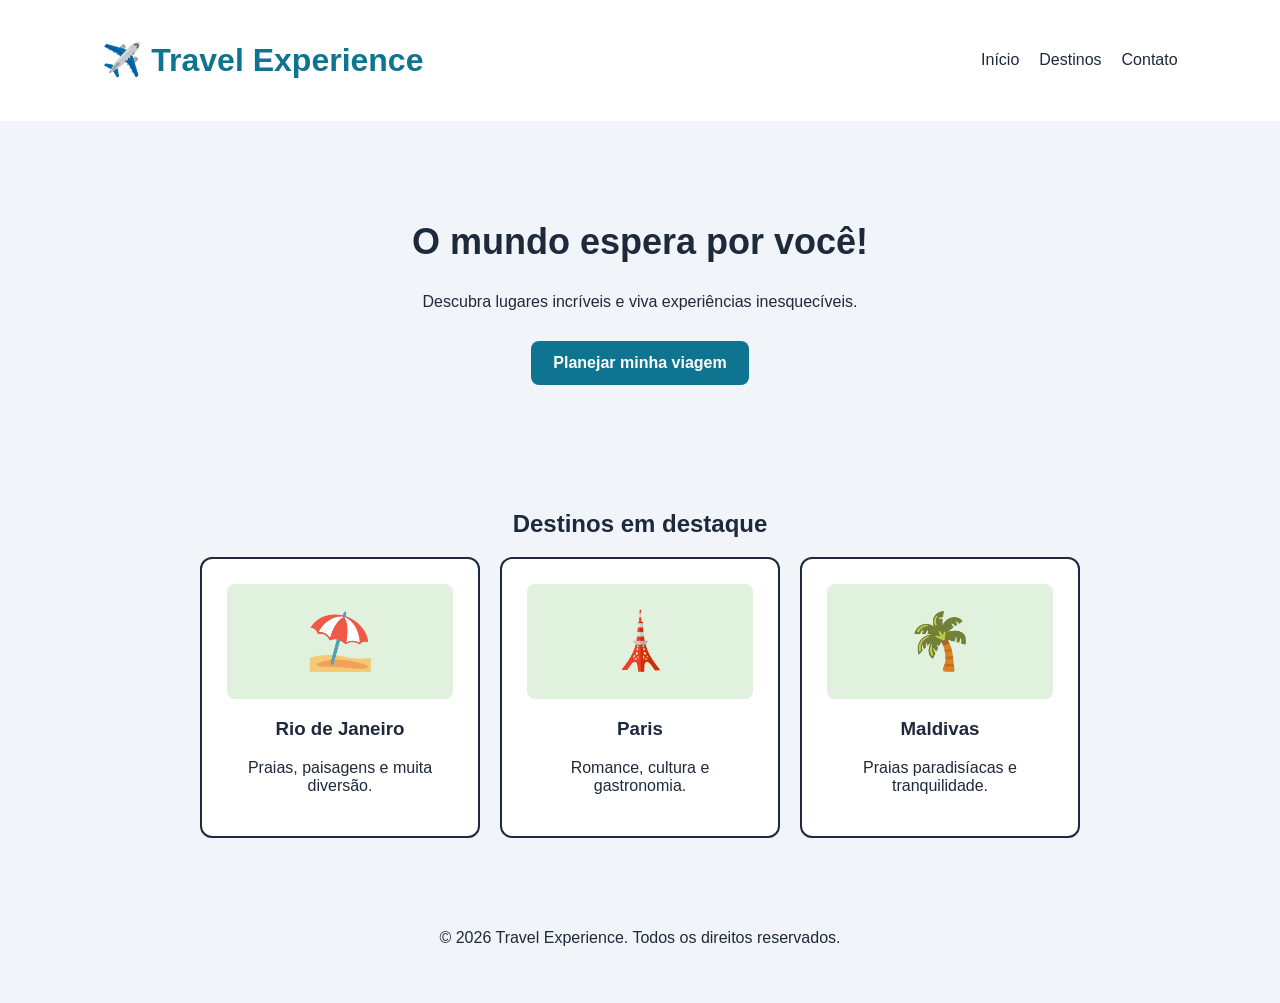
==== index.html @ c39f2863 "Travel 2.0" ====
<!DOCTYPE html>
<html lang="pt-BR">
<head>
    <meta charset="UTF-8">
    <meta name="viewport" content="width=device-width, initial-scale=1.0">
    <title>Travel Experience</title>
    <link rel="stylesheet" href="css/style.css">
    <link rel="stylesheet" href="js/script.js">
</head>
<body>
    
    <header>
        <h1>✈️ Travel Experience</h1>
        <nav>
            <a href="index.html">Início</a>
            <a href="#destinos">Destinos</a>
            <a href="cadastro.html">Contato</a>
        </nav>
    </header>
    <main>
        <section class="banner">
            <h2>O mundo espera por você!</h2>
            <p>
                Descubra lugares incríveis e viva experiências inesquecíveis.
            </p>
            <a href="cadastro.html" class="botao">Planejar minha viagem</a>
        </section>
        <section class="destinos" id="destinos">
            <h2>Destinos em destaque</h2>
            <div class="container">
                <article class="card">
                    <div class="imagem">⛱️</div>
                    <h3>Rio de Janeiro</h3>
                    <p>Praias, paisagens e muita diversão.</p>
                </article>
                <article class="card">
                    <div class="imagem">🗼</div>
                    <h3>Paris</h3>
                    <p>Romance, cultura e gastronomia.</p>
                </article>
                <article class="card">
                    <div class="imagem">🌴</div>
                    <h3>Maldivas</h3>
                    <p>Praias paradisíacas e tranquilidade.</p>
                </article>
            </div>
        </section>

    </main>

    <footer>
        <p class="copyright1">&copy; 2026 Travel Experience. Todos os direitos reservados.</p>
    </footer>
</body>
</html>
---- css/style.css ----
:root{
    --fundo: #f1f5f9;
    --principal: #0e7490;
    --hover: #5615ee;
    --card: #ffffff;
    --text: #1e293b;

    --transicao: 0.3s;
}
*{
    box-sizing: border-box;
}
body{
    margin: 0;
    font-family: Arial, Helvetica, sans-serif;
    background-color: var(--fundo);
    color: var(--text);
}
header{
    background-color: var(--card);
    padding: 20px 8%;
    display: flex;
    justify-content: space-between;
    align-items: center;
}
header h1{
    color: var(--principal);
}
nav{
    display: flex;
    gap: 20px;
}
nav a{
    color: var(--text);
    text-decoration: none;
}
nav a:hover{
    color: var(--principal);
}
.banner{
    text-align: center;
    padding: 70px 20px;
    background-color: linear-gradient(120deg, #cffafe, #e0f2fe);
}
.banner h2{
    font-size: 36px;
}
.banner p{
    margin-bottom: 30px;
}
.botao, button{
    font-weight: bold;
    display: inline-block;
    background-color: var(--principal);
    color: white;
    padding: 13px 22px;
    border: none;
    border-radius: 8px;
    text-decoration: none;
    cursor: pointer;
    transition: var(--transicao);
}
button:hover{
    background-color: var(--hover);
    transform: translateY(5px);
}
.botao:hover{
    background-color: var(--hover);
    transform: translateY(-5px);
}
.destinos{
    padding: 35px 8%;
    text-align: center;
}
.container{
    display: flex;
    justify-content: center;
    gap: 20px;
    flex-wrap: wrap;
}
.card{
    border: 2px solid;
    background-color: var(--card);
    padding: 25px;
    border-radius: 12px;
    flex: 1;
    min-width: 200px;
    max-width: 280px;
}
.imagem{
    font-size: 55px;
    background-color: #e0f2de;
    padding: 25px;
    border-radius: 8px;
}
.area-cadastro{
    display: flex;
    justify-content: center;
    padding: 45px 20px;
}
form{
    background-color: var(--card);
    width: 100%;
    max-width: 420px;
    padding: 30px;
    border-radius: 12px;
    display: flex;
    flex-direction: column;
    gap: 12px;
}
form h2{
    text-align: center;
}
label{
    font-weight: bold;
}
input, select{
    padding: 12px;
    border: 1px solid #cdb5e1;
    border-radius: 6px;
    font-size: 15px;
}
input:focus, select:focus{
    outline: 2px solid var(--principal);
}
.voltar{
    font-weight: bold;
    text-align: center;
    color: var(--principal);
    text-decoration: none;
}
#mensagem{
    text-align: center;
    color: var(--principal);
    font-weight: bold;
}
footer, .copyright1{
    text-align: center;
    padding: 20px;
}
@media (max-width 600px){
    header{
        flex-direction: column;
    }
    nav{
        flex-wrap: wrap;
        justify-content: center;
    }
    .banner h2{
        font-size: 27px;
    }
}
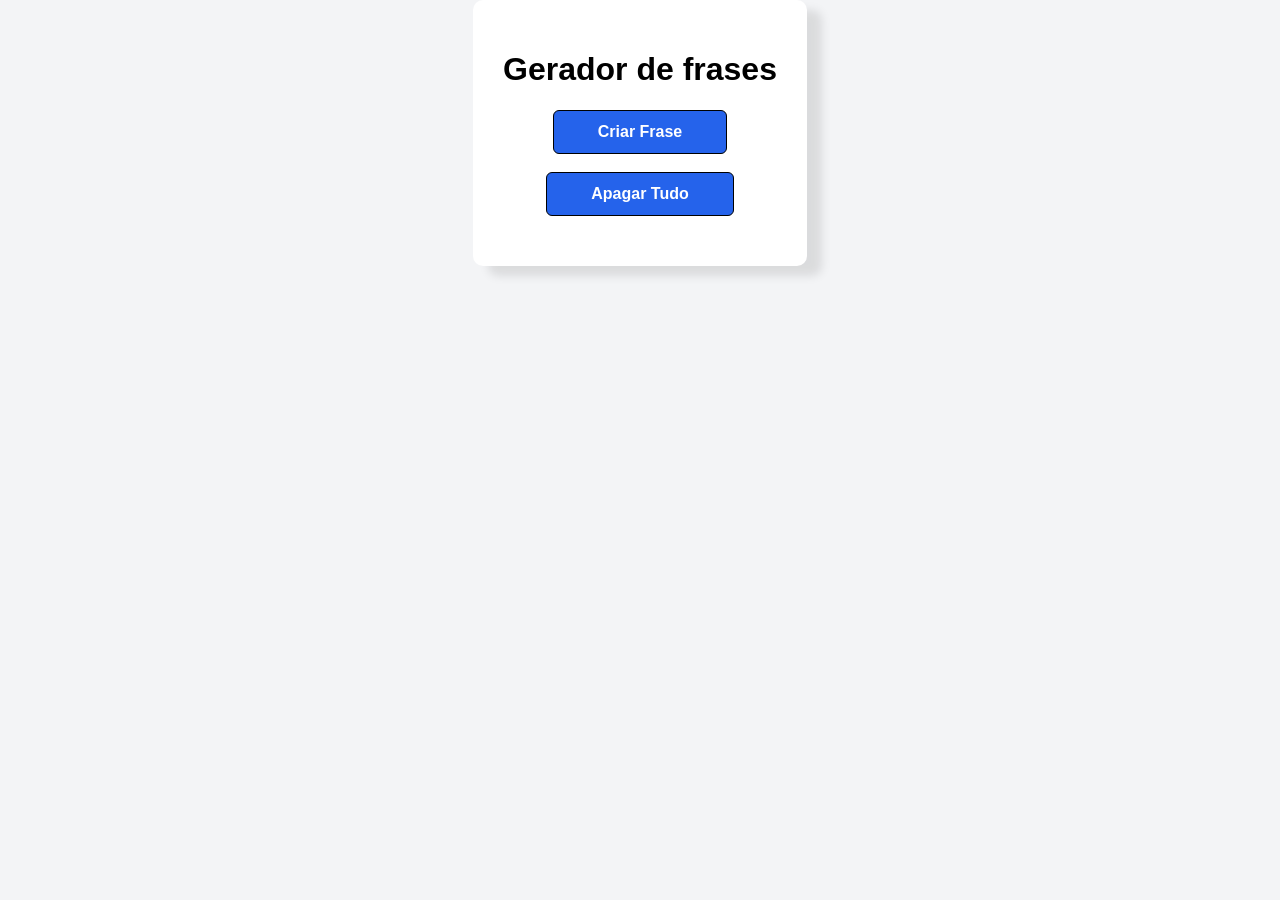
==== commit 345ac688: "teste botão" ====
--- a/index.html
+++ b/index.html
@@ -3,53 +3,19 @@
 <head>
     <meta charset="UTF-8">
     <meta name="viewport" content="width=device-width, initial-scale=1.0">
-    <title>Travel Experience</title>
+    <title>Botão com JavaScript</title>
     <link rel="stylesheet" href="css/style.css">
-    <link rel="stylesheet" href="js/script.js">
 </head>
 <body>
-    
-    <header>
-        <h1>✈️ Travel Experience</h1>
-        <nav>
-            <a href="index.html">Início</a>
-            <a href="#destinos">Destinos</a>
-            <a href="cadastro.html">Contato</a>
-        </nav>
-    </header>
-    <main>
-        <section class="banner">
-            <h2>O mundo espera por você!</h2>
-            <p>
-                Descubra lugares incríveis e viva experiências inesquecíveis.
-            </p>
-            <a href="cadastro.html" class="botao">Planejar minha viagem</a>
-        </section>
-        <section class="destinos" id="destinos">
-            <h2>Destinos em destaque</h2>
-            <div class="container">
-                <article class="card">
-                    <div class="imagem">⛱️</div>
-                    <h3>Rio de Janeiro</h3>
-                    <p>Praias, paisagens e muita diversão.</p>
-                </article>
-                <article class="card">
-                    <div class="imagem">🗼</div>
-                    <h3>Paris</h3>
-                    <p>Romance, cultura e gastronomia.</p>
-                </article>
-                <article class="card">
-                    <div class="imagem">🌴</div>
-                    <h3>Maldivas</h3>
-                    <p>Praias paradisíacas e tranquilidade.</p>
-                </article>
-            </div>
-        </section>
-
+    <main class="container">
+        <h1>Gerador de frases</h1>
+        
+        <button id="botaoCriar">Criar Frase</button>
+        <br><br>
+        <button id="botaoApagar">Apagar Tudo</button>
+        <p id="retorno"></p>
     </main>
 
-    <footer>
-        <p class="copyright1">&copy; 2026 Travel Experience. Todos os direitos reservados.</p>
-    </footer>
+    <script src="js/script.js"></script>
 </body>
 </html>
--- a/css/style.css
+++ b/css/style.css
@@ -1,152 +1,41 @@
 :root{
-    --fundo: #f1f5f9;
-    --principal: #0e7490;
-    --hover: #5615ee;
-    --card: #ffffff;
-    --text: #1e293b;
-
+    --hover: #ee8915;
     --transicao: 0.3s;
 }
-*{
-    box-sizing: border-box;
+body{
+    font-family: Arial, sans-serif;
+    background-color: #f3f4f6;
+    display: flex;
+    justify-content: center;
+    align-items: center;
+    min-width: 100vh;
+    margin: 0;
 }
-body{
-    margin: 0;
-    font-family: Arial, Helvetica, sans-serif;
-    background-color: var(--fundo);
-    color: var(--text);
+.container{
+    background-color: white;
+    padding: 30px;
+    border-radius: 10px;
+    box-shadow: 15px 10px 10px rgba(0, 0, 0, 0.1);
+    text-align: center;
 }
-header{
-    background-color: var(--card);
-    padding: 20px 8%;
-    display: flex;
-    justify-content: space-between;
-    align-items: center;
-}
-header h1{
-    color: var(--principal);
-}
-nav{
-    display: flex;
-    gap: 20px;
-}
-nav a{
-    color: var(--text);
-    text-decoration: none;
-}
-nav a:hover{
-    color: var(--principal);
-}
-.banner{
-    text-align: center;
-    padding: 70px 20px;
-    background-color: linear-gradient(120deg, #cffafe, #e0f2fe);
-}
-.banner h2{
-    font-size: 36px;
-}
-.banner p{
-    margin-bottom: 30px;
-}
-.botao, button{
+
+button{
+    border: 1px solid black;
     font-weight: bold;
-    display: inline-block;
-    background-color: var(--principal);
+    background-color: #2563eb;
     color: white;
-    padding: 13px 22px;
-    border: none;
-    border-radius: 8px;
-    text-decoration: none;
+    padding: 12px 44px;
+    font-size: 16px;
+    border-radius: 6px;
     cursor: pointer;
     transition: var(--transicao);
 }
 button:hover{
+    transform: translateY(5px);
     background-color: var(--hover);
-    transform: translateY(5px);
 }
-.botao:hover{
-    background-color: var(--hover);
-    transform: translateY(-5px);
-}
-.destinos{
-    padding: 35px 8%;
-    text-align: center;
-}
-.container{
-    display: flex;
-    justify-content: center;
-    gap: 20px;
-    flex-wrap: wrap;
-}
-.card{
-    border: 2px solid;
-    background-color: var(--card);
-    padding: 25px;
-    border-radius: 12px;
-    flex: 1;
-    min-width: 200px;
-    max-width: 280px;
-}
-.imagem{
-    font-size: 55px;
-    background-color: #e0f2de;
-    padding: 25px;
-    border-radius: 8px;
-}
-.area-cadastro{
-    display: flex;
-    justify-content: center;
-    padding: 45px 20px;
-}
-form{
-    background-color: var(--card);
-    width: 100%;
-    max-width: 420px;
-    padding: 30px;
-    border-radius: 12px;
-    display: flex;
-    flex-direction: column;
-    gap: 12px;
-}
-form h2{
-    text-align: center;
-}
-label{
-    font-weight: bold;
-}
-input, select{
-    padding: 12px;
-    border: 1px solid #cdb5e1;
-    border-radius: 6px;
-    font-size: 15px;
-}
-input:focus, select:focus{
-    outline: 2px solid var(--principal);
-}
-.voltar{
-    font-weight: bold;
-    text-align: center;
-    color: var(--principal);
-    text-decoration: none;
-}
-#mensagem{
-    text-align: center;
-    color: var(--principal);
-    font-weight: bold;
-}
-footer, .copyright1{
-    text-align: center;
-    padding: 20px;
-}
-@media (max-width 600px){
-    header{
-        flex-direction: column;
-    }
-    nav{
-        flex-wrap: wrap;
-        justify-content: center;
-    }
-    .banner h2{
-        font-size: 27px;
-    }
+#retorno{
+    margin-top: 20px;
+    font-size: 18px;
+    color: #111827;
 }
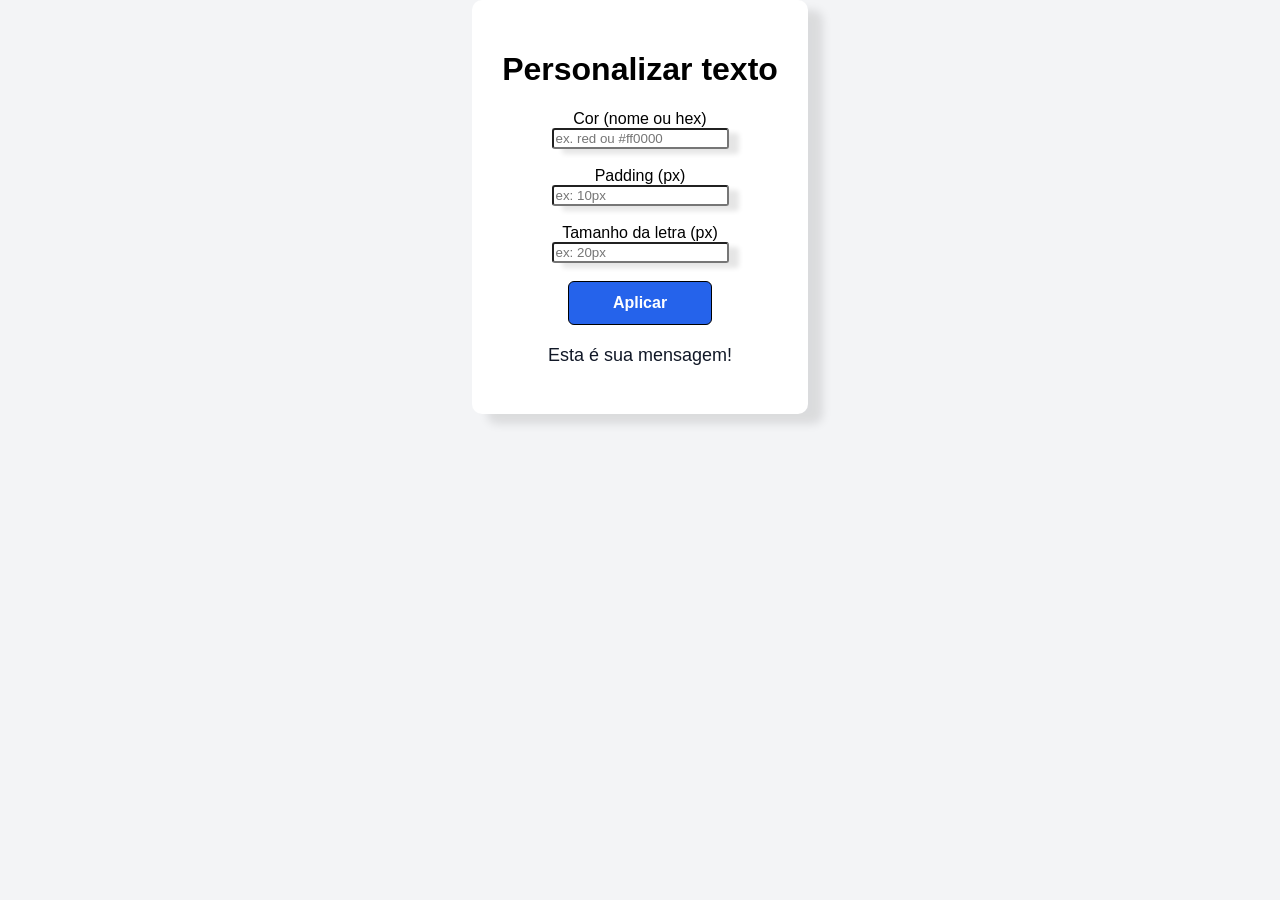
==== commit bf97b456: "personalizar texto" ====
--- a/index.html
+++ b/index.html
@@ -8,12 +8,24 @@
 </head>
 <body>
     <main class="container">
-        <h1>Gerador de frases</h1>
+        <h1>Personalizar texto</h1>
         
-        <button id="botaoCriar">Criar Frase</button>
-        <br><br>
-        <button id="botaoApagar">Apagar Tudo</button>
-        <p id="retorno"></p>
+        <form id="formEstilo">
+            <label for="campoCor">Cor (nome ou hex)</label>
+            <br>
+            <input type="text" id="campoCor" placeholder="ex. red ou #ff0000">
+            <br><br>
+            <label for="campoPadding">Padding (px)</label>
+            <br>
+            <input type="text" id="campoPadding" placeholder="ex: 10px">
+            <br><br>
+            <label for="campoTamanho">Tamanho da letra (px)</label>
+            <br>
+            <input type="number" id="campoTamanho" placeholder="ex: 20px">
+            <br><br>
+            <button type="submit">Aplicar</button>
+        </form>
+        <p id="retorno">Esta é sua mensagem!</p>
     </main>
 
     <script src="js/script.js"></script>
--- a/css/style.css
+++ b/css/style.css
@@ -10,6 +10,10 @@
     align-items: center;
     min-width: 100vh;
     margin: 0;
+}
+input{
+    border-radius: 3px;
+    box-shadow: 10px 5px 5px rgba(0, 0, 0, 0.1);
 }
 .container{
     background-color: white;
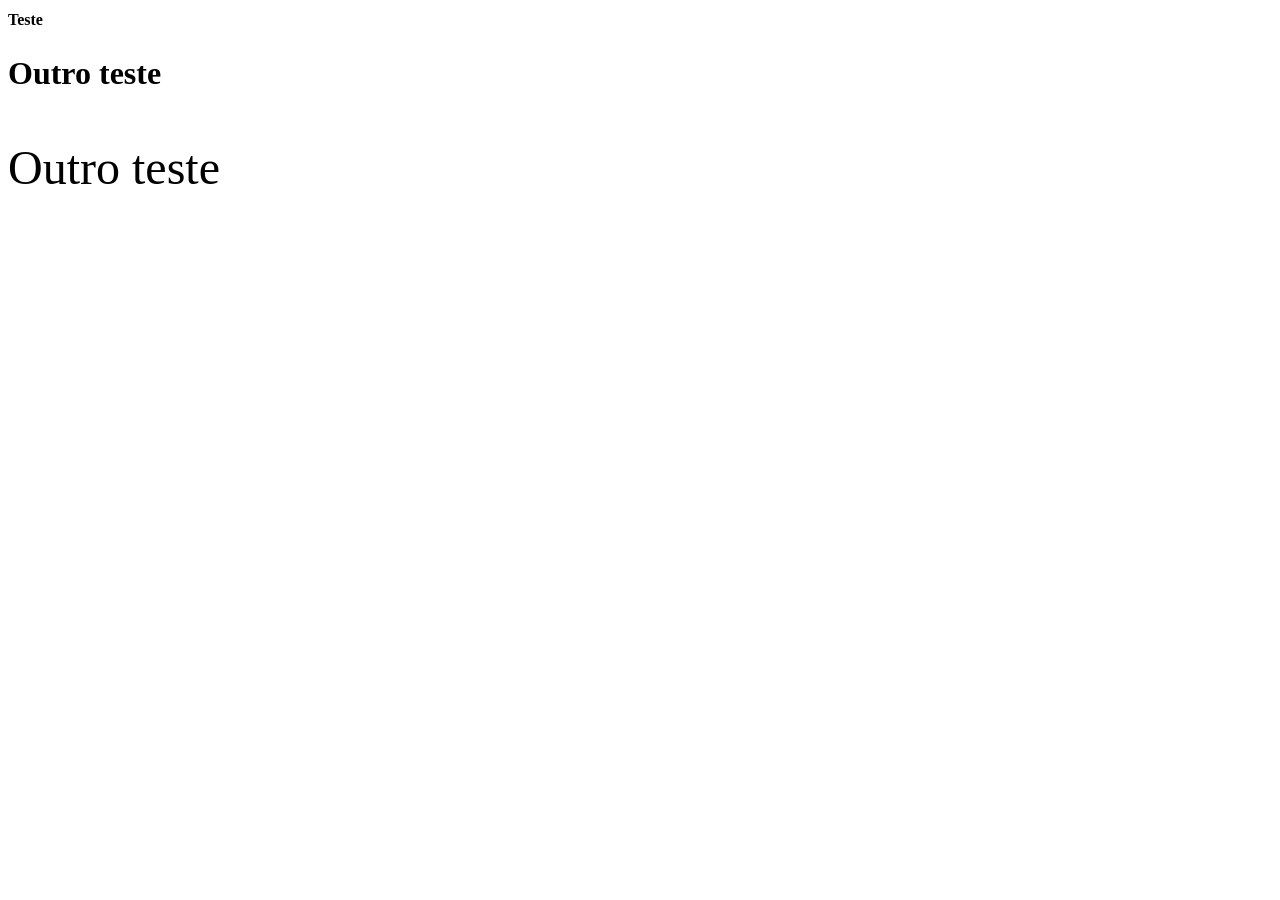
==== commit fe028f04: "teste rem" ====
--- a/index.html
+++ b/index.html
@@ -3,31 +3,16 @@
 <head>
     <meta charset="UTF-8">
     <meta name="viewport" content="width=device-width, initial-scale=1.0">
-    <title>Botão com JavaScript</title>
+    <title>Cálculo</title>
     <link rel="stylesheet" href="css/style.css">
 </head>
 <body>
-    <main class="container">
-        <h1>Personalizar texto</h1>
-        
-        <form id="formEstilo">
-            <label for="campoCor">Cor (nome ou hex)</label>
-            <br>
-            <input type="text" id="campoCor" placeholder="ex. red ou #ff0000">
-            <br><br>
-            <label for="campoPadding">Padding (px)</label>
-            <br>
-            <input type="text" id="campoPadding" placeholder="ex: 10px">
-            <br><br>
-            <label for="campoTamanho">Tamanho da letra (px)</label>
-            <br>
-            <input type="number" id="campoTamanho" placeholder="ex: 20px">
-            <br><br>
-            <button type="submit">Aplicar</button>
-        </form>
-        <p id="retorno">Esta é sua mensagem!</p>
-    </main>
 
-    <script src="js/script.js"></script>
+    <h1>Teste</h1>
+
+    <h2>Outro teste</h2>
+
+    <p>Outro teste</p>
+
 </body>
 </html>
--- a/css/style.css
+++ b/css/style.css
@@ -1,45 +1,9 @@
-:root{
-    --hover: #ee8915;
-    --transicao: 0.3s;
+h1{
+    font-size: 1rem;
 }
-body{
-    font-family: Arial, sans-serif;
-    background-color: #f3f4f6;
-    display: flex;
-    justify-content: center;
-    align-items: center;
-    min-width: 100vh;
-    margin: 0;
+h2{
+    font-size: 2rem;
 }
-input{
-    border-radius: 3px;
-    box-shadow: 10px 5px 5px rgba(0, 0, 0, 0.1);
-}
-.container{
-    background-color: white;
-    padding: 30px;
-    border-radius: 10px;
-    box-shadow: 15px 10px 10px rgba(0, 0, 0, 0.1);
-    text-align: center;
-}
-
-button{
-    border: 1px solid black;
-    font-weight: bold;
-    background-color: #2563eb;
-    color: white;
-    padding: 12px 44px;
-    font-size: 16px;
-    border-radius: 6px;
-    cursor: pointer;
-    transition: var(--transicao);
-}
-button:hover{
-    transform: translateY(5px);
-    background-color: var(--hover);
-}
-#retorno{
-    margin-top: 20px;
-    font-size: 18px;
-    color: #111827;
+p{
+    font-size: 3rem;
 }
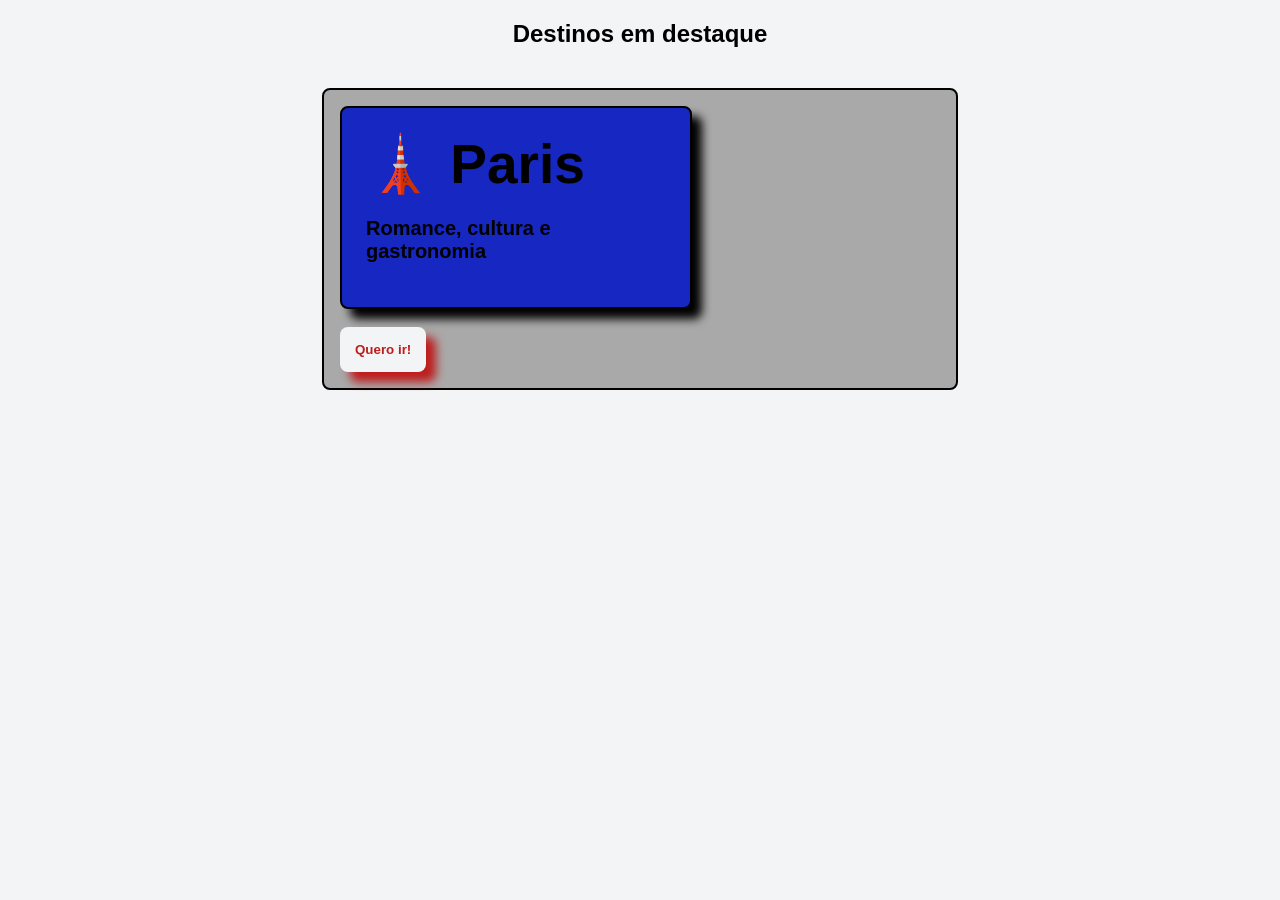
==== commit 2f3eb592: "projeto atividade1" ====
--- a/index.html
+++ b/index.html
@@ -3,16 +3,24 @@
 <head>
     <meta charset="UTF-8">
     <meta name="viewport" content="width=device-width, initial-scale=1.0">
-    <title>Cálculo</title>
+    <title>Projeto atividade</title>
     <link rel="stylesheet" href="css/style.css">
 </head>
 <body>
 
-    <h1>Teste</h1>
-
-    <h2>Outro teste</h2>
-
-    <p>Outro teste</p>
+    <section class="destinos" id="destinos">
+        <h1>Destinos em destaque</h1>
+        <div class="quadradao">
+        <div class="container">
+            <article class="card">
+                <div class="imagem">🗼 Paris <p>Romance, cultura e gastronomia</p></div>
+            </article>
+        </div>
+        <br>
+        <button>Quero ir!</button>
+    </div>
+    </section>
+    
 
 </body>
 </html>
--- a/css/style.css
+++ b/css/style.css
@@ -1,9 +1,54 @@
+.root{
+    --hover: #15ee75;
+    --transition: 0.3s;
+}
+html{
+    font-size: 16px;
+}
+body{
+    margin: 0;
+    font-family: Arial, Helvetica, sans-serif;
+    background-color: #f3f4f6;
+}
+.quadradao{
+    width: 90%;
+    max-width: 600px;
+    margin: 40px auto;
+    background-color: darkgray;
+    border-radius: 8px;
+    border: 2px solid black;
+    padding: 1rem;
+}
+.imagem{
+    width: 50%;
+    min-width: 260px;
+    padding: 1.5rem;
+    font-weight: bold;
+    border: 2px solid black;
+    font-size: 55px;
+    background-color: #1627c2;
+    border-radius: 8px;
+    box-shadow: 10px 10px 10px;
+}
 h1{
-    font-size: 1rem;
-}
-h2{
-    font-size: 2rem;
+    text-align: center;
 }
 p{
-    font-size: 3rem;
+    font-size: 20px;
+}
+button{
+    font-weight: bold;
+    background-color: #f3f4f6;
+    color: rgb(190, 29, 29);
+    padding: 15px;
+    border: none;
+    border-radius: 8px;
+    text-decoration: none;
+    cursor: pointer;
+    transition: var(--transicao);
+    box-shadow: 10px 10px 10px;
+}
+button:hover{
+    background-color: var(--hover);
+    transform: translateY(5px);
 }
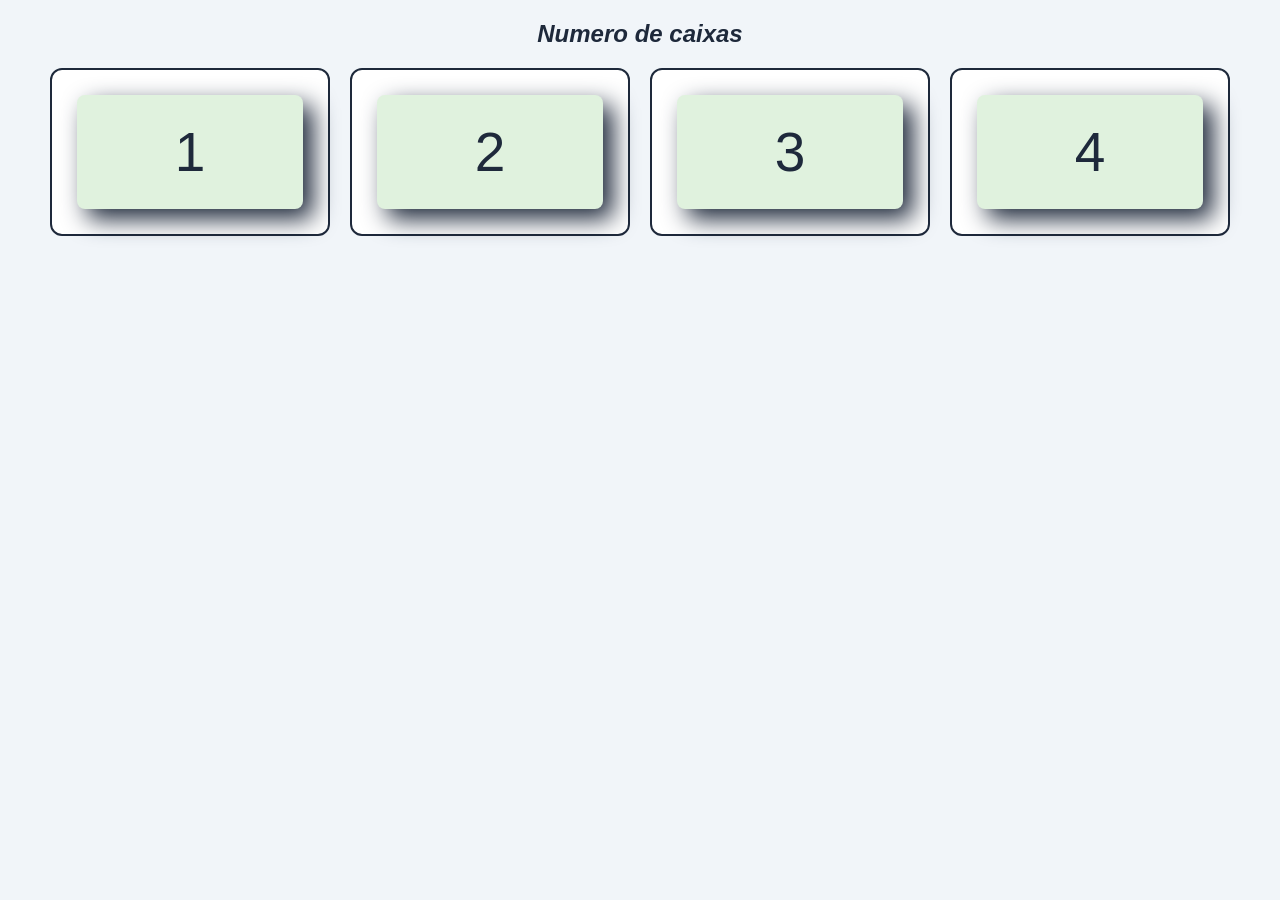
==== commit be504fda: "projeto atividade2" ====
--- a/index.html
+++ b/index.html
@@ -3,24 +3,32 @@
 <head>
     <meta charset="UTF-8">
     <meta name="viewport" content="width=device-width, initial-scale=1.0">
-    <title>Projeto atividade</title>
+    <title>Projeto atividade2</title>
     <link rel="stylesheet" href="css/style.css">
 </head>
 <body>
 
+</header>
+<main>
     <section class="destinos" id="destinos">
-        <h1>Destinos em destaque</h1>
-        <div class="quadradao">
+        <h2 class="titulo">Numero de caixas</h2>
         <div class="container">
             <article class="card">
-                <div class="imagem">🗼 Paris <p>Romance, cultura e gastronomia</p></div>
+                <div class="imagem">1</div>
+            </article>
+            <article class="card">
+                <div class="imagem">2</div>
+            </article>
+            <article class="card">
+                <div class="imagem">3</div>
+            </article>
+            <article class="card">
+                <div class="imagem">4</div>
             </article>
         </div>
-        <br>
-        <button>Quero ir!</button>
-    </div>
     </section>
-    
+
+</main>
 
 </body>
 </html>
--- a/css/style.css
+++ b/css/style.css
@@ -1,54 +1,41 @@
-.root{
-    --hover: #15ee75;
-    --transition: 0.3s;
+:root{
+    --fundo: #f1f5f9;
+    --principal: #0e7490;
+    --card: #ffffff;
+    --text: #1e293b;
 }
-html{
-    font-size: 16px;
+.titulo{
+    text-align: center;
+    font-style: italic;
+}
+*{
+    box-sizing: border-box;
 }
 body{
     margin: 0;
     font-family: Arial, Helvetica, sans-serif;
-    background-color: #f3f4f6;
+    background-color: var(--fundo);
+    color: var(--text);
 }
-.quadradao{
-    width: 90%;
-    max-width: 600px;
-    margin: 40px auto;
-    background-color: darkgray;
-    border-radius: 8px;
-    border: 2px solid black;
-    padding: 1rem;
+.container{
+    display: flex;
+    justify-content: center;
+    gap: 20px;
+}
+.card{
+    border: 2px solid;
+    background-color: var(--card);
+    padding: 25px;
+    border-radius: 12px;
+    flex: 1;
+    min-width: 200px;
+    max-width: 280px;
 }
 .imagem{
-    width: 50%;
-    min-width: 260px;
-    padding: 1.5rem;
-    font-weight: bold;
-    border: 2px solid black;
+    text-align: center;
     font-size: 55px;
-    background-color: #1627c2;
+    background-color: #e0f2de;
+    padding: 25px;
     border-radius: 8px;
-    box-shadow: 10px 10px 10px;
-}
-h1{
-    text-align: center;
-}
-p{
-    font-size: 20px;
-}
-button{
-    font-weight: bold;
-    background-color: #f3f4f6;
-    color: rgb(190, 29, 29);
-    padding: 15px;
-    border: none;
-    border-radius: 8px;
-    text-decoration: none;
-    cursor: pointer;
-    transition: var(--transicao);
-    box-shadow: 10px 10px 10px;
-}
-button:hover{
-    background-color: var(--hover);
-    transform: translateY(5px);
+    box-shadow: 10px 10px 25px;
 }
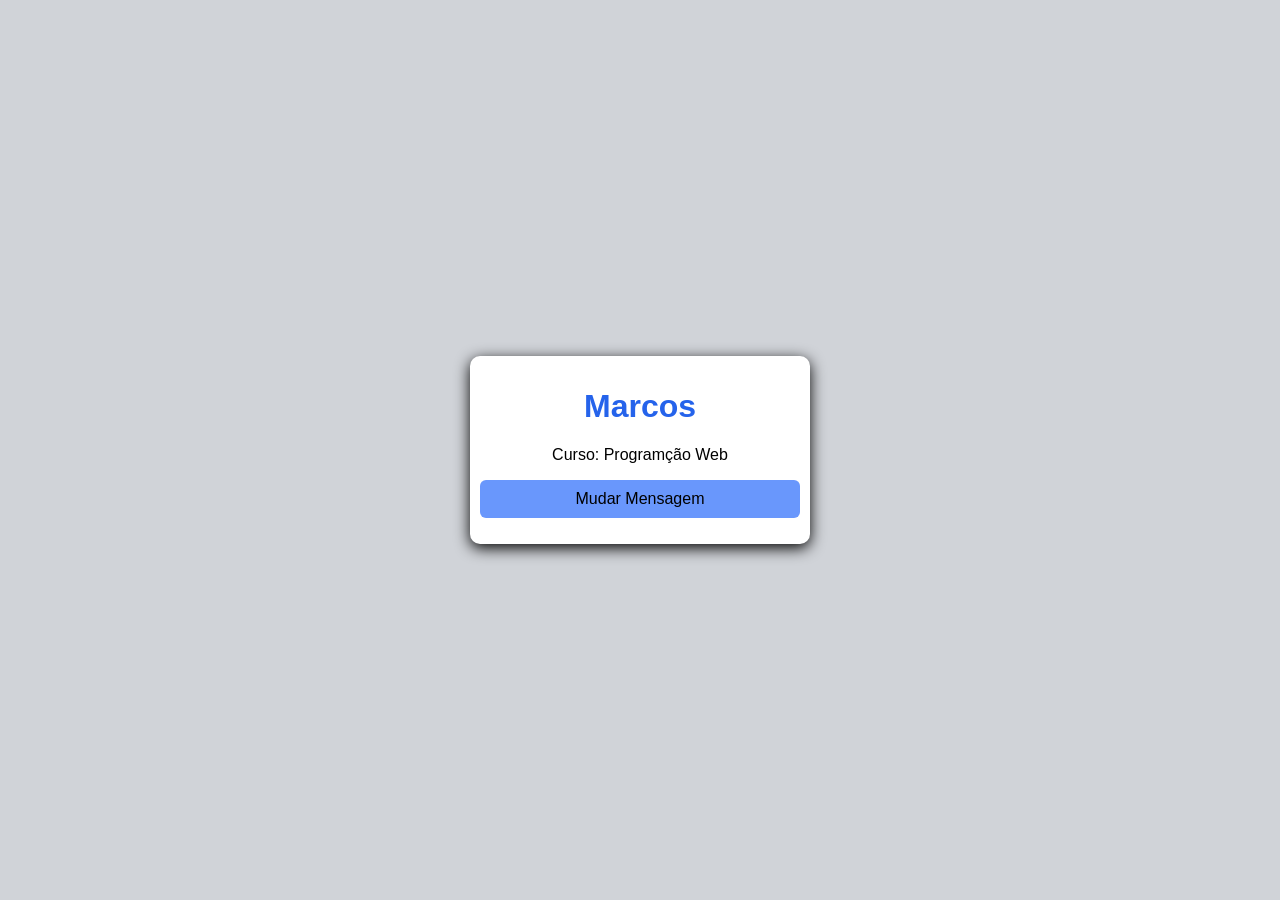
==== commit 53de8819: "cartao" ====
--- a/index.html
+++ b/index.html
@@ -3,32 +3,18 @@
 <head>
     <meta charset="UTF-8">
     <meta name="viewport" content="width=device-width, initial-scale=1.0">
-    <title>Projeto atividade2</title>
+    <title>Meu cartão</title>
     <link rel="stylesheet" href="css/style.css">
 </head>
 <body>
 
-</header>
-<main>
-    <section class="destinos" id="destinos">
-        <h2 class="titulo">Numero de caixas</h2>
-        <div class="container">
-            <article class="card">
-                <div class="imagem">1</div>
-            </article>
-            <article class="card">
-                <div class="imagem">2</div>
-            </article>
-            <article class="card">
-                <div class="imagem">3</div>
-            </article>
-            <article class="card">
-                <div class="imagem">4</div>
-            </article>
-        </div>
-    </section>
+    <div class="cartao">
+        <h1 id="titulo">Marcos</h1>
+        <p>Curso: Programção Web</p>
+        <button id="botao">Mudar Mensagem</button>
+        <p id="mensagem"></p>
+    </div>
 
-</main>
-
+    <script src="js/script.js"></script>
 </body>
 </html>
--- a/css/style.css
+++ b/css/style.css
@@ -1,41 +1,35 @@
-:root{
-    --fundo: #f1f5f9;
-    --principal: #0e7490;
-    --card: #ffffff;
-    --text: #1e293b;
-}
-.titulo{
-    text-align: center;
-    font-style: italic;
-}
-*{
-    box-sizing: border-box;
-}
 body{
-    margin: 0;
-    font-family: Arial, Helvetica, sans-serif;
-    background-color: var(--fundo);
-    color: var(--text);
-}
-.container{
     display: flex;
     justify-content: center;
-    gap: 20px;
+    align-items: center;
+    min-height: 100vh;
+    margin: 0;
+    background-color: #d0d3d8;
+    font-family:'Lucida Sans', 'Lucida Sans Regular', 'Lucida Grande', 'Lucida Sans Unicode', Geneva, Verdana, sans-serif;
 }
-.card{
-    border: 2px solid;
-    background-color: var(--card);
-    padding: 25px;
-    border-radius: 12px;
-    flex: 1;
-    min-width: 200px;
-    max-width: 280px;
+.cartao{
+    width: 320px;
+    padding: 10px;
+    background-color: white;
+    border-radius: 10px;
+    box-shadow: 0px 4px 15px black;
+    text-align: center;
 }
-.imagem{
-    text-align: center;
-    font-size: 55px;
-    background-color: #e0f2de;
-    padding: 25px;
-    border-radius: 8px;
-    box-shadow: 10px 10px 25px;
+#titulo{
+    font-size: 32px;
+    color: #2563eb;
+}
+button{
+    width: 100%;
+    padding: 10px;
+    border: none;
+    border-radius: 6px;
+    background-color: #6997fc;
+    font-size: 16px;
+    cursor: pointer;
+    transition: 0.3s;
+}
+button:hover{
+    background-color: #2563eb;
+    transform: translateY(-5px);
 }
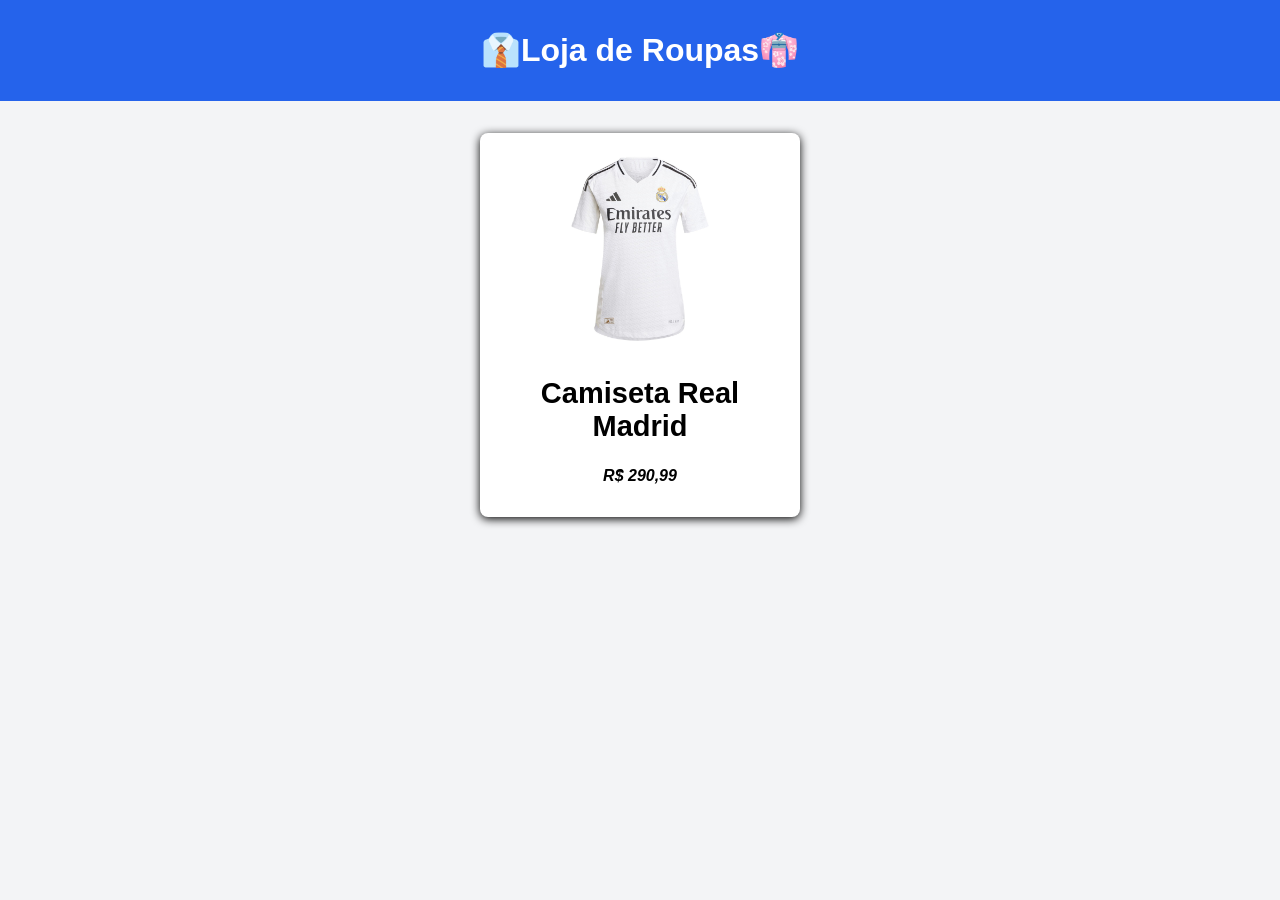
==== commit bb13669b: "loja de roupas" ====
--- a/index.html
+++ b/index.html
@@ -3,18 +3,43 @@
 <head>
     <meta charset="UTF-8">
     <meta name="viewport" content="width=device-width, initial-scale=1.0">
-    <title>Meu cartão</title>
+    <title>Loja de Roupas lindas</title>
     <link rel="stylesheet" href="css/style.css">
 </head>
 <body>
 
-    <div class="cartao">
-        <h1 id="titulo">Marcos</h1>
-        <p>Curso: Programção Web</p>
-        <button id="botao">Mudar Mensagem</button>
-        <p id="mensagem"></p>
-    </div>
-
+    <header>
+        <h1>👔Loja de Roupas👘</h1>
+    </header>
+    <main class="carrosel">
+        <div class="trilho">
+            <div class="slide">
+                <img src="img/0275cd32739a6a2012ca26db9240c84f.jpg" alt="camisa">
+                <h2 class="Real">Camiseta Real Madrid</h2>
+                <p class="preco">R$ 290,99</p>
+            </div>
+            <div class="slide">
+                <img src="img/51ipBmqPlDL._AC_SY606_.jpg" alt="jaqueta">
+                <h2 class="roupa">Jaqueta</h2>
+                <p class="preco">R$ 67,90</p>
+            </div>
+            <div class="slide">
+                <img src="img/71cF8o8l+SL._AC_SX625_.jpg" alt="tenis">
+                <h2 class="roupa">Air Jordan 4 Retro</h2>
+                <p class="preco">R$ 2.490,90</p>
+            </div>
+            <div class="slide">
+                <img src="img/D_NQ_NP_935841-MLM74939539841_032024-O-vestido-estampado-batman.webp" alt="vestio">
+                <h2 class="roupa">Vestido Batman</h2>
+                <p class="preco">R$ 9,90</p>
+            </div>
+            <div class="slide">
+                <img src="img/M0Y1CX04A3.jpg" alt="calca">
+                <h2 class="roupa">Calça Brasil</h2>
+                <p class="preco">R$ 290,99</p>
+            </div>
+        </div>
+    </main>
     <script src="js/script.js"></script>
 </body>
 </html>
--- a/css/style.css
+++ b/css/style.css
@@ -1,35 +1,57 @@
 body{
+    font-family: Arial, Helvetica, sans-serif;
+    background-color: #f3f4f6;
+    margin: 0;
+}
+header{
+    background-color: #2563eb;
+    color: white;
+    text-align: center;
+    padding: 10px;
+}
+.Real{
+    font-size: 29px;
+    font-family:'Franklin Gothic Medium', 'Arial Narrow', Arial, sans-serif;
+}
+.roupa{
+    font-size: 30px;
+    font-family: 'Franklin Gothic Medium', 'Arial Narrow', Arial, sans-serif;
+}
+p{
+    font-weight: bold;
+    font-style: italic;
+}
+.carrosel{
+    width: 90%;
+    max-width: 320px;
+    margin: 32px auto;
+    overflow: hidden;
+    border-radius: 8px;
+    background-color: white;
+    box-shadow: 0px 2px 10px;
+}
+.trilho{
     display: flex;
-    justify-content: center;
-    align-items: center;
-    min-height: 100vh;
-    margin: 0;
-    background-color: #d0d3d8;
-    font-family:'Lucida Sans', 'Lucida Sans Regular', 'Lucida Grande', 'Lucida Sans Unicode', Geneva, Verdana, sans-serif;
+    width: 500%;
+    animation: deslizar 15s infinite;
 }
-.cartao{
-    width: 320px;
-    padding: 10px;
-    background-color: white;
-    border-radius: 10px;
-    box-shadow: 0px 4px 15px black;
+.slide{
+    width: 20%;
+    padding: 16px;
     text-align: center;
+    box-sizing: border-box;
 }
-#titulo{
-    font-size: 32px;
-    color: #2563eb;
+.slide img{
+    width: 100%;
+    height: 200px;
+    object-fit: contain;
+    border: 8px;
 }
-button{
-    width: 100%;
-    padding: 10px;
-    border: none;
-    border-radius: 6px;
-    background-color: #6997fc;
-    font-size: 16px;
-    cursor: pointer;
-    transition: 0.3s;
-}
-button:hover{
-    background-color: #2563eb;
-    transform: translateY(-5px);
+@keyframes deslizar{
+    0%, 15% {transform: translateX(0);}
+    20%, 35% {transform: translateX(-20%);}
+    40%, 55% {transform: translateX(-40%);}
+    60%, 75% {transform: translateX(-60%);}
+    80%, 95% {transform: translateX(-80%);}
+    100% {transform: translateX(0);}
 }
